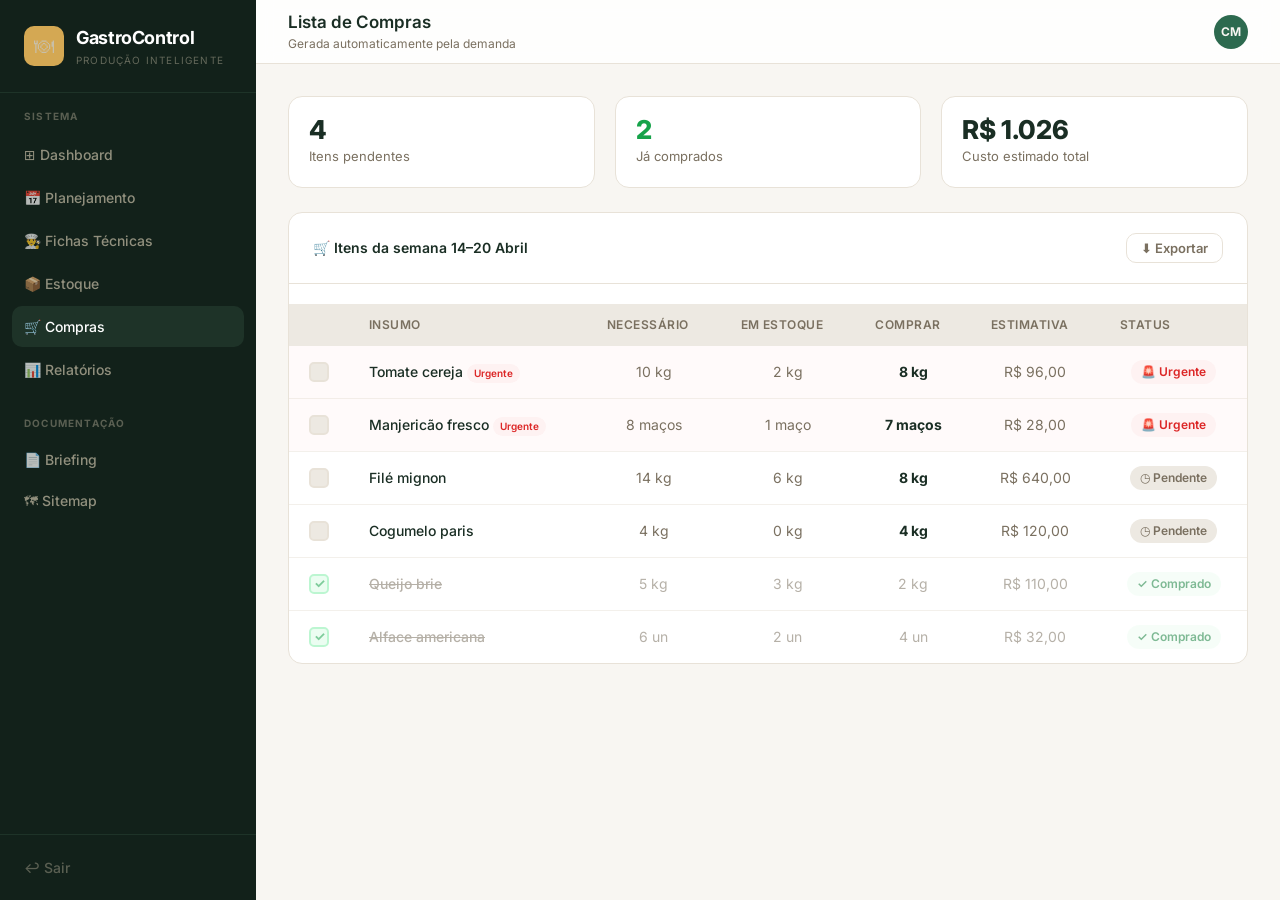
==== compras.html @ 7a4ab34c "Initial commit: GastroControl prototype with all components" ====
<!DOCTYPE html>
<html lang="pt-BR">
<head>
  <meta charset="UTF-8" />
  <meta name="viewport" content="width=device-width, initial-scale=1.0" />
  <title>GastroControl — Lista de Compras</title>
  <link rel="stylesheet" href="css/style.css" />
  <link href="https://fonts.googleapis.com/css2?family=Inter:wght@300;400;500;600;700;800&family=Playfair+Display:wght@400;500;600;700&display=swap" rel="stylesheet" />
</head>
<body class="app-page">

  <aside class="sidebar">
    <div class="sidebar__brand">
      <div class="brand-icon">🍽</div>
      <div>
        <div class="brand-name">GastroControl</div>
        <div class="brand-tagline">Produção inteligente</div>
      </div>
    </div>
    <nav class="sidebar__nav">
      <p class="nav-section-label">Sistema</p>
      <a href="dashboard.html" class="nav-item">⊞ Dashboard</a>
      <a href="planejamento.html" class="nav-item">📅 Planejamento</a>
      <a href="pratos.html" class="nav-item">👨‍🍳 Fichas Técnicas</a>
      <a href="estoque.html" class="nav-item">📦 Estoque</a>
      <a href="compras.html" class="nav-item active">🛒 Compras</a>
      <a href="relatorios.html" class="nav-item">📊 Relatórios</a>
      <div style="margin-top: 24px;">
        <p class="nav-section-label">Documentação</p>
        <a href="briefing.html" class="nav-item">📄 Briefing</a>
        <a href="sitemap.html" class="nav-item">🗺 Sitemap</a>
      </div>
    </nav>
    <div class="sidebar__footer">
      <a href="index.html" class="nav-item nav-item--logout">↩ Sair</a>
    </div>
  </aside>

  <main class="main-content">
    <header class="app-header">
      <div class="header-left">
        <h2 class="header-title">Lista de Compras</h2>
        <p class="header-subtitle">Gerada automaticamente pela demanda</p>
      </div>
      <div class="header-right">
        <div class="user-avatar">CM</div>
      </div>
    </header>

    <div class="page-content">

      <!-- KPIs -->
      <div class="grid-3">
        <div class="stat-card">
          <div class="stat-card__value">4</div>
          <div class="stat-card__label">Itens pendentes</div>
        </div>
        <div class="stat-card">
          <div class="stat-card__value stat-card__value--green">2</div>
          <div class="stat-card__label">Já comprados</div>
        </div>
        <div class="stat-card">
          <div class="stat-card__value">R$ 1.026</div>
          <div class="stat-card__label">Custo estimado total</div>
        </div>
      </div>

      <!-- Lista de compras -->
      <div class="card card--no-pad">
        <div class="card__header card__header--pad">
          <h3 class="card__title">🛒 Itens da semana 14–20 Abril</h3>
          <button class="btn btn-ghost btn-sm">⬇ Exportar</button>
        </div>
        <div class="table-scroll">
          <table class="table">
            <thead>
              <tr>
                <th class="th-check"></th>
                <th>Insumo</th>
                <th class="text-center">Necessário</th>
                <th class="text-center">Em estoque</th>
                <th class="text-center">Comprar</th>
                <th class="text-center">Estimativa</th>
                <th class="text-center">Status</th>
              </tr>
            </thead>
            <tbody>
              <tr class="tr-urgent">
                <td><div class="checkbox-empty"></div></td>
                <td><span class="font-medium">Tomate cereja</span> <span class="badge badge--red badge--xs">Urgente</span></td>
                <td class="text-center text-muted">10 kg</td>
                <td class="text-center text-muted">2 kg</td>
                <td class="text-center font-bold">8 kg</td>
                <td class="text-center text-muted">R$ 96,00</td>
                <td class="text-center"><span class="badge badge--red">🚨 Urgente</span></td>
              </tr>
              <tr class="tr-urgent">
                <td><div class="checkbox-empty"></div></td>
                <td><span class="font-medium">Manjericão fresco</span> <span class="badge badge--red badge--xs">Urgente</span></td>
                <td class="text-center text-muted">8 maços</td>
                <td class="text-center text-muted">1 maço</td>
                <td class="text-center font-bold">7 maços</td>
                <td class="text-center text-muted">R$ 28,00</td>
                <td class="text-center"><span class="badge badge--red">🚨 Urgente</span></td>
              </tr>
              <tr>
                <td><div class="checkbox-empty"></div></td>
                <td class="font-medium">Filé mignon</td>
                <td class="text-center text-muted">14 kg</td>
                <td class="text-center text-muted">6 kg</td>
                <td class="text-center font-bold">8 kg</td>
                <td class="text-center text-muted">R$ 640,00</td>
                <td class="text-center"><span class="badge badge--gray">◷ Pendente</span></td>
              </tr>
              <tr>
                <td><div class="checkbox-empty"></div></td>
                <td class="font-medium">Cogumelo paris</td>
                <td class="text-center text-muted">4 kg</td>
                <td class="text-center text-muted">0 kg</td>
                <td class="text-center font-bold">4 kg</td>
                <td class="text-center text-muted">R$ 120,00</td>
                <td class="text-center"><span class="badge badge--gray">◷ Pendente</span></td>
              </tr>
              <tr class="tr-done">
                <td><div class="checkbox-checked">✓</div></td>
                <td class="font-medium line-through text-muted">Queijo brie</td>
                <td class="text-center text-muted">5 kg</td>
                <td class="text-center text-muted">3 kg</td>
                <td class="text-center text-muted">2 kg</td>
                <td class="text-center text-muted">R$ 110,00</td>
                <td class="text-center"><span class="badge badge--green">✓ Comprado</span></td>
              </tr>
              <tr class="tr-done">
                <td><div class="checkbox-checked">✓</div></td>
                <td class="font-medium line-through text-muted">Alface americana</td>
                <td class="text-center text-muted">6 un</td>
                <td class="text-center text-muted">2 un</td>
                <td class="text-center text-muted">4 un</td>
                <td class="text-center text-muted">R$ 32,00</td>
                <td class="text-center"><span class="badge badge--green">✓ Comprado</span></td>
              </tr>
            </tbody>
          </table>
        </div>
      </div>

    </div>
  </main>

  <script defer src="js/app.js"></script>
</body>
</html>
---- css/style.css ----
/* ============================================
   GASTROCONTROL — CSS GLOBAL
   Design system completo para o protótipo
   ============================================ */

/* -- Google Fonts (fallback local) -- */
@import url('https://fonts.googleapis.com/css2?family=Inter:wght@300;400;500;600;700;800&family=Playfair+Display:wght@400;500;600;700&display=swap');

/* -- Reset e Base -- */
*, *::before, *::after {
  box-sizing: border-box;
  margin: 0;
  padding: 0;
}

:root {
  /* Paleta */
  --color-bg:          #F8F6F2;
  --color-card:        #FFFFFF;
  --color-border:      #E8E2D8;
  --color-primary:     #2D6A4F;
  --color-primary-fg:  #F8F6F2;
  --color-accent:      #D4A853;
  --color-accent-fg:   #1A2E24;
  --color-muted:       #EDE9E2;
  --color-muted-fg:    #7A7060;
  --color-foreground:  #1A2E24;
  --color-danger:      #DC2626;
  --color-warning:     #D97706;
  --color-success:     #16A34A;

  /* Sidebar */
  --sidebar-bg:        #12211A;
  --sidebar-fg:        #C8BFA8;
  --sidebar-active:    #1E3328;
  --sidebar-accent:    #D4A853;
  --sidebar-border:    #1E3328;

  /* Tipografia */
  --font-body:   'Inter', system-ui, sans-serif;
  --font-display:'Playfair Display', Georgia, serif;

  /* Espaçamento */
  --radius:      10px;
  --radius-lg:   14px;
  --sidebar-w:   256px;
  --header-h:    64px;
}

html { font-size: 16px; }

body {
  font-family: var(--font-body);
  background: var(--color-bg);
  color: var(--color-foreground);
  line-height: 1.5;
  -webkit-font-smoothing: antialiased;
}

a { text-decoration: none; color: inherit; }

/* ============================================
   UTILITÁRIOS
   ============================================ */
.text-center   { text-align: center; }
.text-right    { text-align: right; }
.text-muted    { color: var(--color-muted-fg); }
.font-bold     { font-weight: 700; }
.font-medium   { font-weight: 500; }
.line-through  { text-decoration: line-through; }

/* ============================================
   PÁGINA DE LOGIN
   ============================================ */
.login-page {
  background: var(--color-bg);
  min-height: 100vh;
}

.login-wrapper {
  display: flex;
  min-height: 100vh;
}

/* Painel esquerdo */
.login-left {
  display: none;
  width: 50%;
  background: var(--color-primary);
  position: relative;
  overflow: hidden;
  flex-direction: column;
  justify-content: space-between;
}

@media (min-width: 1024px) {
  .login-left { display: flex; }
}

.login-left__bg {
  position: absolute;
  inset: 0;
  pointer-events: none;
}

.login-left__bg::before,
.login-left__bg::after {
  content: '';
  position: absolute;
  border-radius: 50%;
  border: 1px solid rgba(248,246,242,0.15);
}
.login-left__bg::before { width: 500px; height: 500px; top: -80px; left: -100px; }
.login-left__bg::after  { width: 700px; height: 700px; bottom: -200px; right: -200px; }

.login-left__content {
  position: relative;
  z-index: 1;
  padding: 48px;
  display: flex;
  flex-direction: column;
  justify-content: space-between;
  height: 100%;
}

.login-left__hero h2 {
  font-family: var(--font-display);
  font-size: 2.5rem;
  color: #fff;
  line-height: 1.2;
  margin-bottom: 16px;
}

.login-left__hero p {
  color: rgba(255,255,255,0.7);
  max-width: 400px;
  line-height: 1.7;
  margin-bottom: 24px;
}

.login-left__footer {
  font-size: 12px;
  color: rgba(255,255,255,0.35);
}

/* Flow pills */
.flow-pills {
  display: flex;
  align-items: center;
  flex-wrap: wrap;
  gap: 8px;
}

.pill {
  padding: 4px 12px;
  border-radius: 999px;
  background: rgba(212,168,83,0.2);
  color: var(--color-accent);
  font-size: 13px;
  font-weight: 600;
}

.pill-arrow {
  color: rgba(255,255,255,0.35);
  font-size: 13px;
}

/* Brand */
.brand {
  display: flex;
  align-items: center;
  gap: 12px;
  margin-bottom: 64px;
}

.brand-icon {
  width: 40px;
  height: 40px;
  border-radius: 10px;
  background: var(--color-accent);
  display: flex;
  align-items: center;
  justify-content: center;
  font-size: 20px;
  flex-shrink: 0;
}

.brand-name {
  font-size: 18px;
  font-weight: 700;
  color: #fff;
  letter-spacing: -0.02em;
}

.brand-tagline {
  font-size: 10px;
  text-transform: uppercase;
  letter-spacing: 0.12em;
  color: var(--color-sidebar-fg, rgba(255,255,255,0.4));
  margin-top: 2px;
}

/* Painel direito */
.login-right {
  flex: 1;
  display: flex;
  align-items: center;
  justify-content: center;
  padding: 32px;
}

.login-form-wrapper {
  width: 100%;
  max-width: 400px;
}

.login-form-wrapper h1 {
  font-size: 1.75rem;
  font-weight: 700;
  color: var(--color-foreground);
  margin-bottom: 8px;
}

.login-subtitle {
  color: var(--color-muted-fg);
  margin-bottom: 32px;
  font-size: 15px;
}

.login-mobile-brand {
  display: flex;
  align-items: center;
  gap: 10px;
  margin-bottom: 32px;
}
.login-mobile-brand .brand-name { color: var(--color-foreground); }
.login-mobile-brand .brand-icon { background: var(--color-primary); }

@media (min-width: 1024px) {
  .login-mobile-brand { display: none; }
}

/* Form */
.login-form { display: flex; flex-direction: column; gap: 20px; }

.form-group {
  display: flex;
  flex-direction: column;
  gap: 6px;
}

.form-group label {
  font-size: 14px;
  font-weight: 500;
  color: var(--color-foreground);
}

.form-row {
  display: flex;
  align-items: center;
  justify-content: space-between;
  font-size: 14px;
}

.checkbox-label {
  display: flex;
  align-items: center;
  gap: 8px;
  cursor: pointer;
  color: var(--color-muted-fg);
}

.login-register {
  margin-top: 24px;
  text-align: center;
  font-size: 14px;
  color: var(--color-muted-fg);
}

/* ============================================
   APP LAYOUT (páginas internas)
   ============================================ */
.app-page {
  display: flex;
  min-height: 100vh;
}

/* -- Sidebar -- */
.sidebar {
  position: fixed;
  top: 0; left: 0; bottom: 0;
  width: var(--sidebar-w);
  background: var(--sidebar-bg);
  color: var(--sidebar-fg);
  display: flex;
  flex-direction: column;
  z-index: 100;
}

.sidebar__brand {
  display: flex;
  align-items: center;
  gap: 12px;
  padding: 24px;
  border-bottom: 1px solid var(--sidebar-border);
}

.sidebar__brand .brand-tagline {
  color: rgba(200,191,168,0.45);
}

.sidebar__nav {
  flex: 1;
  padding: 16px 12px;
  display: flex;
  flex-direction: column;
  gap: 2px;
  overflow-y: auto;
}

.nav-section-label {
  font-size: 10px;
  font-weight: 700;
  text-transform: uppercase;
  letter-spacing: 0.12em;
  color: rgba(200,191,168,0.4);
  padding: 0 12px;
  margin-bottom: 8px;
}

.nav-item {
  display: flex;
  align-items: center;
  gap: 10px;
  padding: 10px 12px;
  border-radius: var(--radius);
  font-size: 14px;
  font-weight: 500;
  color: rgba(200,191,168,0.7);
  cursor: pointer;
  transition: all 0.15s ease;
}

.nav-item:hover {
  color: #fff;
  background: var(--sidebar-active);
}

.nav-item.active {
  color: #fff;
  background: var(--sidebar-active);
}

.nav-item.active .nav-icon,
.nav-item:hover .nav-icon {
  color: var(--sidebar-accent);
}

.nav-icon {
  font-size: 16px;
  flex-shrink: 0;
}

.nav-item--logout {
  color: rgba(200,191,168,0.4);
}

.sidebar__footer {
  padding: 12px;
  border-top: 1px solid var(--sidebar-border);
}

/* -- Header -- */
.main-content {
  margin-left: var(--sidebar-w);
  flex: 1;
  display: flex;
  flex-direction: column;
  min-height: 100vh;
}

.app-header {
  position: sticky;
  top: 0;
  height: var(--header-h);
  background: rgba(255,255,255,0.85);
  backdrop-filter: blur(8px);
  border-bottom: 1px solid var(--color-border);
  display: flex;
  align-items: center;
  justify-content: space-between;
  padding: 0 32px;
  z-index: 50;
}

.header-title {
  font-size: 17px;
  font-weight: 600;
  color: var(--color-foreground);
}

.header-subtitle {
  font-size: 12px;
  color: var(--color-muted-fg);
}

.header-right {
  display: flex;
  align-items: center;
  gap: 16px;
}

/* -- User avatar -- */
.user-avatar {
  width: 34px;
  height: 34px;
  border-radius: 50%;
  background: var(--color-primary);
  color: var(--color-primary-fg);
  display: flex;
  align-items: center;
  justify-content: center;
  font-size: 12px;
  font-weight: 700;
  cursor: pointer;
}

.user-info {
  display: flex;
  align-items: center;
  gap: 10px;
}

.user-name {
  font-size: 14px;
  font-weight: 500;
  color: var(--color-foreground);
}

.user-role {
  font-size: 11px;
  color: var(--color-muted-fg);
}

/* -- Page content -- */
.page-content {
  padding: 32px;
  display: flex;
  flex-direction: column;
  gap: 24px;
  flex: 1;
}

/* ============================================
   COMPONENTES: INPUTS
   ============================================ */
.input {
  width: 100%;
  padding: 12px 16px;
  border-radius: var(--radius);
  background: var(--color-muted);
  border: 1px solid var(--color-border);
  font-size: 14px;
  font-family: var(--font-body);
  color: var(--color-foreground);
  outline: none;
  transition: border-color 0.15s, box-shadow 0.15s;
}

.input:focus {
  border-color: rgba(45,106,79,0.4);
  box-shadow: 0 0 0 3px rgba(45,106,79,0.08);
}

.input::placeholder { color: rgba(122,112,96,0.6); }

.input--search {
  padding-left: 36px;
  width: 280px;
}

/* ============================================
   COMPONENTES: BOTÕES
   ============================================ */
.btn {
  display: inline-flex;
  align-items: center;
  gap: 8px;
  padding: 10px 18px;
  border-radius: var(--radius);
  font-size: 14px;
  font-weight: 600;
  font-family: var(--font-body);
  cursor: pointer;
  border: none;
  transition: opacity 0.15s, background 0.15s;
}

.btn-primary {
  background: var(--color-primary);
  color: var(--color-primary-fg);
}

.btn-primary:hover { opacity: 0.88; }

.btn-ghost {
  background: transparent;
  color: var(--color-muted-fg);
  border: 1px solid var(--color-border);
}

.btn-ghost:hover {
  background: var(--color-muted);
  color: var(--color-foreground);
}

.btn-full { width: 100%; justify-content: center; }

.btn-sm { padding: 6px 14px; font-size: 13px; }

.link {
  color: var(--color-primary);
  font-weight: 500;
  cursor: pointer;
}
.link:hover { text-decoration: underline; }

/* ============================================
   COMPONENTES: CARDS
   ============================================ */
.card {
  background: var(--color-card);
  border: 1px solid var(--color-border);
  border-radius: var(--radius-lg);
  padding: 24px;
  transition: box-shadow 0.2s;
}

.card:hover { box-shadow: 0 4px 24px rgba(45,106,79,0.06); }

.card--no-pad { padding: 0; overflow: hidden; }

.card--wide { flex: 1; }

.card__header {
  display: flex;
  align-items: center;
  justify-content: space-between;
  margin-bottom: 20px;
}

.card__header--pad { padding: 20px 24px; border-bottom: 1px solid var(--color-border); }

.card__title {
  font-size: 14px;
  font-weight: 600;
  color: var(--color-foreground);
  display: flex;
  align-items: center;
  gap: 8px;
}

.card__meta { font-size: 12px; color: var(--color-muted-fg); }

.card__link {
  font-size: 13px;
  color: var(--color-primary);
  font-weight: 500;
  cursor: pointer;
}

/* ============================================
   COMPONENTES: BADGES / STATUS
   ============================================ */
.badge {
  display: inline-flex;
  align-items: center;
  gap: 4px;
  padding: 3px 10px;
  border-radius: 999px;
  font-size: 12px;
  font-weight: 600;
}

.badge--green  { background: #F0FDF4; color: #15803D; }
.badge--amber  { background: #FFFBEB; color: #B45309; }
.badge--red    { background: #FEF2F2; color: #DC2626; }
.badge--gray   { background: var(--color-muted); color: var(--color-muted-fg); }
.badge--xs     { font-size: 10px; padding: 2px 7px; }

/* ============================================
   COMPONENTES: STAT CARDS
   ============================================ */
.stat-card {
  background: var(--color-card);
  border: 1px solid var(--color-border);
  border-radius: var(--radius-lg);
  padding: 20px;
  display: flex;
  flex-direction: column;
  gap: 4px;
  transition: box-shadow 0.2s;
}

.stat-card:hover { box-shadow: 0 4px 20px rgba(45,106,79,0.07); }

.stat-card__top {
  display: flex;
  align-items: flex-start;
  justify-content: space-between;
  margin-bottom: 12px;
}

.stat-card__icon {
  width: 40px;
  height: 40px;
  border-radius: 10px;
  display: flex;
  align-items: center;
  justify-content: center;
  font-size: 18px;
  flex-shrink: 0;
}

.stat-card__icon--green  { background: #D1FAE5; }
.stat-card__icon--emerald{ background: #ECFDF5; }
.stat-card__icon--amber  { background: #FEF3C7; }
.stat-card__icon--purple { background: #F3E8FF; }
.stat-card__icon--red    { background: #FEE2E2; }

.stat-card__value {
  font-size: 26px;
  font-weight: 800;
  color: var(--color-foreground);
  line-height: 1;
}

.stat-card__value--green { color: var(--color-success); }

.stat-card__label {
  font-size: 13px;
  color: var(--color-muted-fg);
}

.stat-card__trend { font-size: 12px; }
.stat-card__trend--up { color: var(--color-success); }

.stat-badge {
  font-size: 12px;
  font-weight: 700;
  padding: 3px 9px;
  border-radius: 999px;
}

.stat-badge--up   { background: #F0FDF4; color: #15803D; }
.stat-badge--down { background: #FEF2F2; color: #DC2626; }

/* ============================================
   COMPONENTES: METRIC CARDS
   ============================================ */
.metric-card {
  background: var(--color-card);
  border: 1px solid var(--color-border);
  border-radius: var(--radius-lg);
  padding: 24px;
  text-align: center;
}

.metric-value {
  font-size: 2rem;
  font-weight: 800;
  line-height: 1;
}

.metric-value--primary { color: var(--color-primary); }
.metric-value--accent  { color: var(--color-accent); }
.metric-value--emerald { color: #059669; }

.metric-label {
  font-size: 13px;
  color: var(--color-muted-fg);
  margin: 8px 0 12px;
}

/* ============================================
   COMPONENTES: PROGRESS BARS
   ============================================ */
.progress-bar {
  height: 6px;
  background: var(--color-muted);
  border-radius: 999px;
  overflow: hidden;
}

.progress-fill {
  height: 100%;
  border-radius: 999px;
  background: var(--color-primary);
  transition: width 0.5s ease;
}

.progress-fill--accent  { background: var(--color-accent); }
.progress-fill--emerald { background: #10B981; }

/* ============================================
   COMPONENTES: TABELAS
   ============================================ */
.table-scroll { overflow-x: auto; }

.table {
  width: 100%;
  border-collapse: collapse;
  font-size: 14px;
}

.table thead tr {
  background: var(--color-muted);
}

.table th {
  padding: 12px 20px;
  font-size: 12px;
  font-weight: 600;
  color: var(--color-muted-fg);
  text-transform: uppercase;
  letter-spacing: 0.04em;
  text-align: left;
  white-space: nowrap;
}

.table td {
  padding: 14px 20px;
  border-bottom: 1px solid rgba(232,226,216,0.5);
  vertical-align: middle;
}

.table tbody tr:last-child td { border-bottom: none; }

.table tbody tr:hover { background: rgba(248,246,242,0.7); }

.table--planning .th-dish { width: 200px; }
.table--planning .td-dish { font-weight: 500; }

.th-check { width: 40px; }

.dish-cell {
  display: flex;
  align-items: center;
  gap: 12px;
}

.dish-icon {
  width: 32px;
  height: 32px;
  border-radius: 8px;
  background: rgba(45,106,79,0.08);
  display: flex;
  align-items: center;
  justify-content: center;
  font-size: 16px;
  flex-shrink: 0;
}

.tr-urgent { background: rgba(254,242,242,0.4); }
.tr-done   { opacity: 0.55; }

/* Checkboxes */
.checkbox-empty {
  width: 20px; height: 20px;
  border: 2px solid var(--color-border);
  border-radius: 5px;
  background: var(--color-muted);
}

.checkbox-checked {
  width: 20px; height: 20px;
  border: 2px solid #86EFAC;
  border-radius: 5px;
  background: #DCFCE7;
  color: #16A34A;
  font-size: 13px;
  display: flex;
  align-items: center;
  justify-content: center;
  font-weight: 700;
}

/* ============================================
   COMPONENTES: ALERTAS
   ============================================ */
.alert-list {
  display: flex;
  flex-direction: column;
  gap: 12px;
}

.alert-item {
  display: flex;
  align-items: flex-start;
  gap: 12px;
  padding: 12px;
  border-radius: var(--radius);
  background: rgba(248,246,242,0.8);
}

.alert-dot {
  width: 8px; height: 8px;
  border-radius: 50%;
  margin-top: 5px;
  flex-shrink: 0;
}

.alert-dot--warning { background: var(--color-accent); }
.alert-dot--danger  { background: var(--color-danger); }
.alert-dot--info    { background: var(--color-primary); }

.alert-msg  { font-size: 13px; color: var(--color-foreground); }
.alert-time { font-size: 11px; color: var(--color-muted-fg); margin-top: 3px; }

/* ============================================
   COMPONENTES: SEARCH BOX
   ============================================ */
.search-box {
  position: relative;
}

.search-icon {
  position: absolute;
  left: 10px;
  top: 50%;
  transform: translateY(-50%);
  font-size: 14px;
  color: var(--color-muted-fg);
}

/* ============================================
   COMPONENTES: ICON BUTTON
   ============================================ */
.icon-btn {
  width: 36px; height: 36px;
  display: flex; align-items: center; justify-content: center;
  border-radius: var(--radius);
  border: 1px solid var(--color-border);
  background: var(--color-card);
  cursor: pointer;
  color: var(--color-muted-fg);
  font-size: 15px;
  transition: background 0.15s;
}

.icon-btn:hover { background: var(--color-muted); }

.notification-btn { position: relative; }

.notif-dot {
  position: absolute;
  top: 6px; right: 6px;
  width: 8px; height: 8px;
  border-radius: 50%;
  background: var(--color-accent);
  border: 2px solid white;
}

/* ============================================
   LAYOUTS DE GRID
   ============================================ */
.grid-2 {
  display: grid;
  grid-template-columns: repeat(2, 1fr);
  gap: 24px;
}

.grid-3 {
  display: grid;
  grid-template-columns: repeat(3, 1fr);
  gap: 20px;
}

.grid-4 {
  display: grid;
  grid-template-columns: repeat(4, 1fr);
  gap: 20px;
}

/* Alertas (1 col) + Tabela (2 col) */
.grid-3-1 {
  display: grid;
  grid-template-columns: 1fr 2fr;
  gap: 24px;
}

@media (max-width: 900px) {
  .grid-2  { grid-template-columns: 1fr; }
  .grid-3  { grid-template-columns: 1fr 1fr; }
  .grid-4  { grid-template-columns: 1fr 1fr; }
  .grid-3-1{ grid-template-columns: 1fr; }
}

@media (max-width: 600px) {
  .grid-3  { grid-template-columns: 1fr; }
  .grid-4  { grid-template-columns: 1fr; }
}

/* ============================================
   COMPONENTE: TOOLBAR
   ============================================ */
.toolbar {
  display: flex;
  align-items: center;
  justify-content: space-between;
  gap: 16px;
  flex-wrap: wrap;
}

.toolbar__left {
  display: flex;
  align-items: center;
  gap: 10px;
}

.date-picker-display {
  display: flex;
  align-items: center;
  gap: 8px;
  padding: 8px 16px;
  background: var(--color-card);
  border: 1px solid var(--color-border);
  border-radius: var(--radius);
  font-size: 14px;
  font-weight: 600;
  color: var(--color-foreground);
}

/* ============================================
   COMPONENTE: SECTION LABEL
   ============================================ */
.section-label {
  font-size: 10px;
  text-transform: uppercase;
  letter-spacing: 0.1em;
  font-weight: 700;
  color: var(--color-muted-fg);
  margin-bottom: 8px;
}

/* ============================================
   COMPONENTE: BIG NUMBER
   ============================================ */
.big-number {
  font-size: 1.75rem;
  font-weight: 800;
  color: var(--color-foreground);
  margin-top: 8px;
}

/* ============================================
   COMPONENTE: FLOW DIAGRAM
   ============================================ */
.flow-diagram {
  display: flex;
  align-items: center;
  gap: 12px;
  flex-wrap: wrap;
  padding: 16px 0 8px;
}

.flow-step {
  display: flex;
  align-items: center;
  gap: 12px;
  padding: 14px 20px;
  border-radius: 12px;
  border: 1px solid;
  min-width: 160px;
  flex: 1;
}

.flow-step__icon { font-size: 20px; flex-shrink: 0; }
.flow-step__title { font-size: 13px; font-weight: 700; }
.flow-step__desc  { font-size: 11px; opacity: 0.7; margin-top: 2px; }

.flow-step--blue   { background: #EFF6FF; border-color: #BFDBFE; color: #1D4ED8; }
.flow-step--green  { background: #F0FDF4; border-color: #BBF7D0; color: #15803D; }
.flow-step--amber  { background: #FFFBEB; border-color: #FDE68A; color: #B45309; }
.flow-step--purple { background: #F5F3FF; border-color: #DDD6FE; color: #7C3AED; }
.flow-step--rose   { background: #FFF1F2; border-color: #FECDD3; color: #BE123C; }

.flow-arrow {
  font-size: 18px;
  color: var(--color-muted-fg);
  flex-shrink: 0;
}

/* ============================================
   COMPONENTE: DISHES GRID (Fichas Técnicas)
   ============================================ */
.dishes-grid {
  display: grid;
  grid-template-columns: repeat(3, 1fr);
  gap: 20px;
}

@media (max-width: 1100px) { .dishes-grid { grid-template-columns: repeat(2, 1fr); } }
@media (max-width: 700px)  { .dishes-grid { grid-template-columns: 1fr; } }

.dish-card {
  background: var(--color-card);
  border: 1px solid var(--color-border);
  border-radius: var(--radius-lg);
  padding: 20px;
  display: flex;
  flex-direction: column;
  gap: 16px;
  transition: box-shadow 0.2s, transform 0.2s;
}

.dish-card:hover {
  box-shadow: 0 8px 32px rgba(45,106,79,0.1);
  transform: translateY(-2px);
}

.dish-card__header {
  display: flex;
  align-items: center;
  gap: 12px;
}

.dish-card__icon {
  width: 40px; height: 40px;
  border-radius: 10px;
  background: rgba(45,106,79,0.08);
  display: flex; align-items: center; justify-content: center;
  font-size: 20px;
  flex-shrink: 0;
}

.dish-card__name {
  font-size: 15px;
  font-weight: 600;
  color: var(--color-foreground);
}

.dish-card__cat {
  font-size: 12px;
  color: var(--color-muted-fg);
  margin-top: 2px;
}

.dish-card__stats {
  display: grid;
  grid-template-columns: 1fr 1fr;
  gap: 8px;
}

.dish-stat {
  background: rgba(248,246,242,0.9);
  border-radius: 8px;
  padding: 10px 12px;
}

.dish-stat__label {
  font-size: 10px;
  text-transform: uppercase;
  letter-spacing: 0.08em;
  font-weight: 700;
  color: var(--color-muted-fg);
}

.dish-stat__value {
  font-size: 13px;
  font-weight: 700;
  color: var(--color-foreground);
  margin-top: 2px;
}

.dish-stat__value--green { color: var(--color-success); }

/* ============================================
   COMPONENTE: GRÁFICOS (CSS puro)
   ============================================ */

/* Bar Chart */
.chart-area { padding: 8px 0; }

.bar-chart {
  display: flex;
  align-items: flex-end;
  gap: 16px;
  height: 260px;
  padding-bottom: 32px;
  position: relative;
}

.bar-group {
  display: flex;
  flex-direction: column;
  align-items: center;
  gap: 6px;
  flex: 1;
}

.bar-wrap {
  display: flex;
  align-items: flex-end;
  gap: 4px;
  height: 220px;
  flex: 1;
  width: 100%;
  justify-content: center;
}

.bar {
  width: 22px;
  border-radius: 5px 5px 0 0;
  transition: opacity 0.15s;
  cursor: help;
}

.bar:hover { opacity: 0.75; }

.bar--primary { background: var(--color-primary); }
.bar--accent  { background: var(--color-accent); }

.bar-label {
  font-size: 12px;
  color: var(--color-muted-fg);
  font-weight: 500;
}

.chart-legend {
  display: flex;
  justify-content: center;
  gap: 24px;
  margin-top: 16px;
}

.legend-item {
  display: flex;
  align-items: center;
  gap: 8px;
  font-size: 13px;
  color: var(--color-muted-fg);
}

.legend-dot {
  width: 12px; height: 12px;
  border-radius: 3px;
  flex-shrink: 0;
}

.legend-dot--primary { background: var(--color-primary); }
.legend-dot--accent  { background: var(--color-accent); }

/* Line Chart (SVG) */
.line-chart-area { padding: 8px 0; }

.line-chart { position: relative; }

.line-chart__grid {
  display: flex;
  flex-direction: column;
  gap: 24px;
  padding: 0 16px;
  position: relative;
  margin-bottom: 8px;
}

.line-chart__row {
  display: flex;
  align-items: center;
  gap: 12px;
}

.line-chart__label {
  font-size: 11px;
  color: var(--color-muted-fg);
  width: 48px;
  flex-shrink: 0;
}

.line-chart__line {
  flex: 1;
  height: 1px;
  border-top: 1px dashed var(--color-border);
}

.line-svg {
  width: 100%;
  height: 180px;
  position: relative;
  z-index: 1;
}

.line-chart__months {
  display: flex;
  justify-content: space-around;
  padding: 0 24px;
  font-size: 12px;
  color: var(--color-muted-fg);
  margin-top: 4px;
}

/* Donut Chart */
.donut-area {
  display: flex;
  align-items: center;
  justify-content: center;
  gap: 32px;
  flex-wrap: wrap;
  padding: 8px 0;
}

.donut-svg {
  width: 180px;
  height: 180px;
  transform: rotate(-90deg);
  flex-shrink: 0;
}

.donut-legend {
  display: flex;
  flex-direction: column;
  gap: 12px;
}

/* ============================================
   BRIEFING — Estilos específicos
   ============================================ */

.briefing-hero {
  background: var(--color-card);
  border: 1px solid var(--color-border);
  border-radius: var(--radius-lg);
  padding: 48px 40px;
  text-align: center;
}

.briefing-hero__eyebrow {
  font-size: 11px;
  text-transform: uppercase;
  letter-spacing: 0.14em;
  font-weight: 700;
  color: var(--color-accent);
  margin-bottom: 12px;
}

.briefing-hero__title {
  font-family: var(--font-display);
  font-size: 3rem;
  font-weight: 700;
  color: var(--color-foreground);
  line-height: 1.1;
  margin-bottom: 16px;
}

.briefing-hero__sub {
  font-size: 15px;
  color: var(--color-muted-fg);
  max-width: 600px;
  margin: 0 auto;
  line-height: 1.7;
}

/* Seções do briefing */
.briefing-section {
  background: var(--color-card);
  border: 1px solid var(--color-border);
  border-radius: var(--radius-lg);
  overflow: hidden;
}

.briefing-section__header {
  display: flex;
  align-items: center;
  gap: 16px;
  padding: 20px 28px;
  border-bottom: 1px solid var(--color-border);
  background: var(--color-muted);
}

.briefing-section__num {
  font-size: 11px;
  font-weight: 800;
  color: var(--color-primary);
  background: rgba(45,106,79,0.1);
  border-radius: 6px;
  padding: 4px 10px;
  letter-spacing: 0.04em;
}

.briefing-section__eyebrow {
  font-size: 15px;
  font-weight: 700;
  color: var(--color-foreground);
}

.briefing-section__body {
  padding: 24px 28px;
  font-size: 14px;
  color: var(--color-muted-fg);
  line-height: 1.75;
}

.briefing-section__body strong { color: var(--color-foreground); }

/* Lista de problemas */
.briefing-list {
  list-style: none;
  display: flex;
  flex-direction: column;
  gap: 10px;
  margin-top: 14px;
}

.briefing-list li {
  display: flex;
  align-items: flex-start;
  gap: 10px;
  font-size: 14px;
}

.briefing-list__dot {
  width: 8px; height: 8px;
  border-radius: 50%;
  flex-shrink: 0;
  margin-top: 5px;
}

.briefing-list__dot--red { background: var(--color-danger); }

/* Checklist */
.briefing-checklist {
  display: flex;
  flex-direction: column;
  gap: 10px;
}

.briefing-check-item {
  display: flex;
  align-items: flex-start;
  gap: 12px;
  padding: 10px 14px;
  background: rgba(248,246,242,0.9);
  border-radius: 8px;
  font-size: 14px;
}

.briefing-check {
  color: var(--color-success);
  font-weight: 700;
  flex-shrink: 0;
}

/* Tags */
.briefing-tags {
  display: flex;
  flex-wrap: wrap;
  gap: 10px;
  margin-top: 14px;
}

.briefing-tag {
  padding: 6px 16px;
  background: var(--color-muted);
  border-radius: 999px;
  font-size: 13px;
  font-weight: 500;
  color: var(--color-foreground);
}

/* Persona */
.persona-card {
  display: flex;
  gap: 20px;
  padding: 20px;
  background: rgba(248,246,242,0.8);
  border-radius: var(--radius);
  border: 1px solid var(--color-border);
  flex-wrap: wrap;
}

.persona-avatar {
  width: 60px; height: 60px;
  border-radius: 50%;
  background: rgba(45,106,79,0.1);
  color: var(--color-primary);
  font-size: 18px;
  font-weight: 800;
  font-family: var(--font-display);
  display: flex; align-items: center; justify-content: center;
  flex-shrink: 0;
}

.persona-info { flex: 1; min-width: 200px; }

.persona-name {
  font-size: 16px;
  font-weight: 700;
  color: var(--color-foreground);
}

.persona-role {
  font-size: 13px;
  color: var(--color-muted-fg);
  margin-bottom: 16px;
}

.persona-grid {
  display: grid;
  grid-template-columns: 1fr 1fr;
  gap: 10px;
}

.persona-item {
  font-size: 13px;
  color: var(--color-muted-fg);
}
.persona-item strong { color: var(--color-foreground); }

/* Quote */
.briefing-quote {
  background: rgba(45,106,79,0.04);
  border: 1px solid rgba(45,106,79,0.12);
  border-left: 4px solid var(--color-primary);
  border-radius: var(--radius);
  padding: 20px 24px;
  font-size: 15px;
  font-style: italic;
  color: var(--color-foreground);
  line-height: 1.75;
}

/* Diferenciais */
.briefing-differentials {
  display: flex;
  flex-direction: column;
  gap: 12px;
}

.differential-item {
  display: flex;
  gap: 16px;
  align-items: flex-start;
  padding: 14px 16px;
  background: rgba(248,246,242,0.8);
  border-radius: var(--radius);
}

.differential-icon {
  width: 32px; height: 32px;
  border-radius: 8px;
  background: rgba(45,106,79,0.1);
  color: var(--color-primary);
  font-size: 16px;
  font-weight: 700;
  display: flex; align-items: center; justify-content: center;
  flex-shrink: 0;
}

.differential-title {
  font-size: 14px;
  font-weight: 600;
  color: var(--color-foreground);
}

.differential-desc {
  font-size: 13px;
  color: var(--color-muted-fg);
  margin-top: 3px;
}

/* Módulos */
.modules-grid {
  display: flex;
  flex-direction: column;
  gap: 12px;
}

.module-card {
  display: flex;
  align-items: flex-start;
  gap: 16px;
  padding: 16px 20px;
  background: var(--color-card);
  border: 1px solid var(--color-border);
  border-radius: var(--radius);
}

.module-num {
  width: 36px; height: 36px;
  border-radius: 8px;
  background: rgba(45,106,79,0.1);
  color: var(--color-primary);
  font-size: 12px;
  font-weight: 800;
  display: flex; align-items: center; justify-content: center;
  flex-shrink: 0;
}

.module-name {
  font-size: 14px;
  font-weight: 700;
  color: var(--color-foreground);
}

.module-desc {
  font-size: 13px;
  color: var(--color-muted-fg);
  margin-top: 3px;
  line-height: 1.5;
}

/* Requisitos */
.req-list {
  display: flex;
  flex-direction: column;
  gap: 6px;
}

.req-item {
  display: flex;
  align-items: center;
  gap: 12px;
  padding: 9px 12px;
  border-radius: 8px;
  font-size: 14px;
  transition: background 0.12s;
}

.req-item:hover { background: var(--color-muted); }

.req-code {
  font-size: 11px;
  font-weight: 700;
  padding: 3px 8px;
  border-radius: 5px;
  background: rgba(45,106,79,0.1);
  color: var(--color-primary);
  flex-shrink: 0;
  font-family: monospace;
}

.req-code--accent {
  background: rgba(212,168,83,0.15);
  color: #92600A;
}

/* Fechamento */
.briefing-closing {
  background: rgba(45,106,79,0.04);
  border: 1px solid rgba(45,106,79,0.12);
  border-radius: var(--radius-lg);
  padding: 36px;
  text-align: center;
}

.briefing-closing__title {
  font-family: var(--font-display);
  font-size: 1.4rem;
  font-weight: 700;
  color: var(--color-foreground);
  margin-bottom: 14px;
}

.briefing-closing__text {
  font-size: 14px;
  color: var(--color-muted-fg);
  max-width: 640px;
  margin: 0 auto;
  line-height: 1.8;
}

.briefing-closing__text strong { color: var(--color-foreground); }

/* ============================================
   SITEMAP — Estilos específicos
   ============================================ */

.sitemap-section-title {
  font-size: 17px;
  font-weight: 700;
  color: var(--color-foreground);
  margin-bottom: 16px;
  display: flex;
  align-items: center;
  gap: 8px;
}

.sitemap-grid {
  display: grid;
  grid-template-columns: repeat(4, 1fr);
  gap: 16px;
}

@media (max-width: 1200px) { .sitemap-grid { grid-template-columns: repeat(3, 1fr); } }
@media (max-width: 900px)  { .sitemap-grid { grid-template-columns: repeat(2, 1fr); } }
@media (max-width: 600px)  { .sitemap-grid { grid-template-columns: 1fr; } }

.sitemap-module {
  background: var(--color-card);
  border: 1px solid var(--color-border);
  border-radius: var(--radius-lg);
  overflow: hidden;
}

.sitemap-module__header {
  display: flex;
  align-items: center;
  gap: 8px;
  padding: 12px 16px;
  font-size: 13px;
  font-weight: 700;
  border-bottom: 1px solid;
}

.sitemap-module__header--slate  { background: #F1F5F9; border-color: #CBD5E1; color: #475569; }
.sitemap-module__header--blue   { background: #EFF6FF; border-color: #BFDBFE; color: #1D4ED8; }
.sitemap-module__header--green  { background: #F0FDF4; border-color: #BBF7D0; color: #15803D; }
.sitemap-module__header--amber  { background: #FFFBEB; border-color: #FDE68A; color: #B45309; }
.sitemap-module__header--purple { background: #F5F3FF; border-color: #DDD6FE; color: #7C3AED; }
.sitemap-module__header--rose   { background: #FFF1F2; border-color: #FECDD3; color: #BE123C; }
.sitemap-module__header--sky    { background: #F0F9FF; border-color: #BAE6FD; color: #0369A1; }
.sitemap-module__header--gray   { background: #F9FAFB; border-color: #E5E7EB; color: #6B7280; }

.sitemap-module__items {
  padding: 10px 12px;
  display: flex;
  flex-direction: column;
  gap: 4px;
}

.sitemap-item {
  padding: 8px 10px;
  font-size: 13px;
  color: var(--color-muted-fg);
  border-radius: 6px;
  transition: background 0.12s;
  cursor: default;
}

.sitemap-item:hover {
  background: var(--color-muted);
  color: var(--color-foreground);
}

/* Fluxos de navegação */
.flow-nav-title {
  font-size: 14px;
  font-weight: 600;
  color: var(--color-foreground);
  margin-bottom: 16px;
}

.flow-nav-steps {
  display: flex;
  flex-direction: column;
  gap: 8px;
}

.flow-nav-step {
  display: flex;
  align-items: flex-start;
  gap: 10px;
  font-size: 13px;
  color: var(--color-muted-fg);
}

.flow-nav-num {
  width: 22px; height: 22px;
  border-radius: 50%;
  background: rgba(45,106,79,0.1);
  color: var(--color-primary);
  font-size: 11px;
  font-weight: 700;
  display: flex; align-items: center; justify-content: center;
  flex-shrink: 0;
}

/* Árvore de hierarquia */
.sitemap-tree {
  font-family: 'Courier New', monospace;
  font-size: 13px;
  line-height: 1.8;
  color: var(--color-muted-fg);
}

.tree-root {
  font-size: 15px;
  font-weight: 700;
  color: var(--color-foreground);
  margin-bottom: 4px;
}

.tree-branch {
  padding-left: 8px;
  border-left: 2px solid var(--color-border);
  margin-left: 8px;
}

.tree-item { padding-left: 8px; color: var(--color-muted-fg); }
.tree-page { color: var(--color-primary); font-weight: 700; }
.tree-sub  { padding-left: 32px; color: rgba(122,112,96,0.7); }
.tree-group { margin: 2px 0; }

/* ============================================
   SCROLLBAR PERSONALIZADO
   ============================================ */
::-webkit-scrollbar { width: 6px; height: 6px; }
::-webkit-scrollbar-track { background: transparent; }
::-webkit-scrollbar-thumb { background: var(--color-border); border-radius: 3px; }
::-webkit-scrollbar-thumb:hover { background: rgba(122,112,96,0.4); }
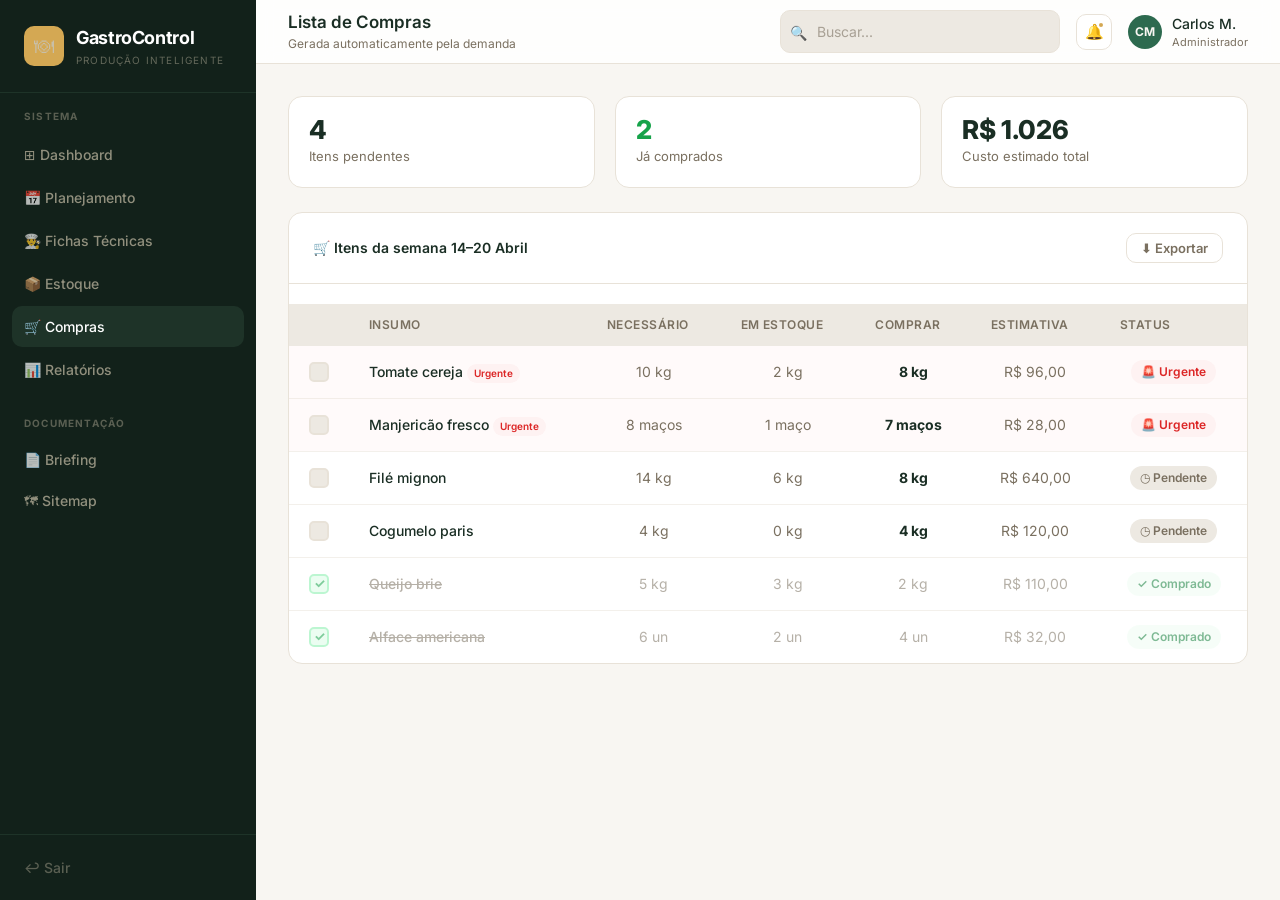
==== commit 8ac78389: "Improve UX: Add consistent header to all pages and remove fade effect on navigation" ====
--- a/compras.html
+++ b/compras.html
@@ -43,7 +43,20 @@
         <p class="header-subtitle">Gerada automaticamente pela demanda</p>
       </div>
       <div class="header-right">
-        <div class="user-avatar">CM</div>
+        <div class="search-box">
+          <span class="search-icon">🔍</span>
+          <input type="text" placeholder="Buscar..." class="input input--search" readonly />
+        </div>
+        <button class="icon-btn notification-btn">
+          🔔 <span class="notif-dot"></span>
+        </button>
+        <div class="user-info">
+          <div class="user-avatar">CM</div>
+          <div>
+            <div class="user-name">Carlos M.</div>
+            <div class="user-role">Administrador</div>
+          </div>
+        </div>
       </div>
     </header>
 
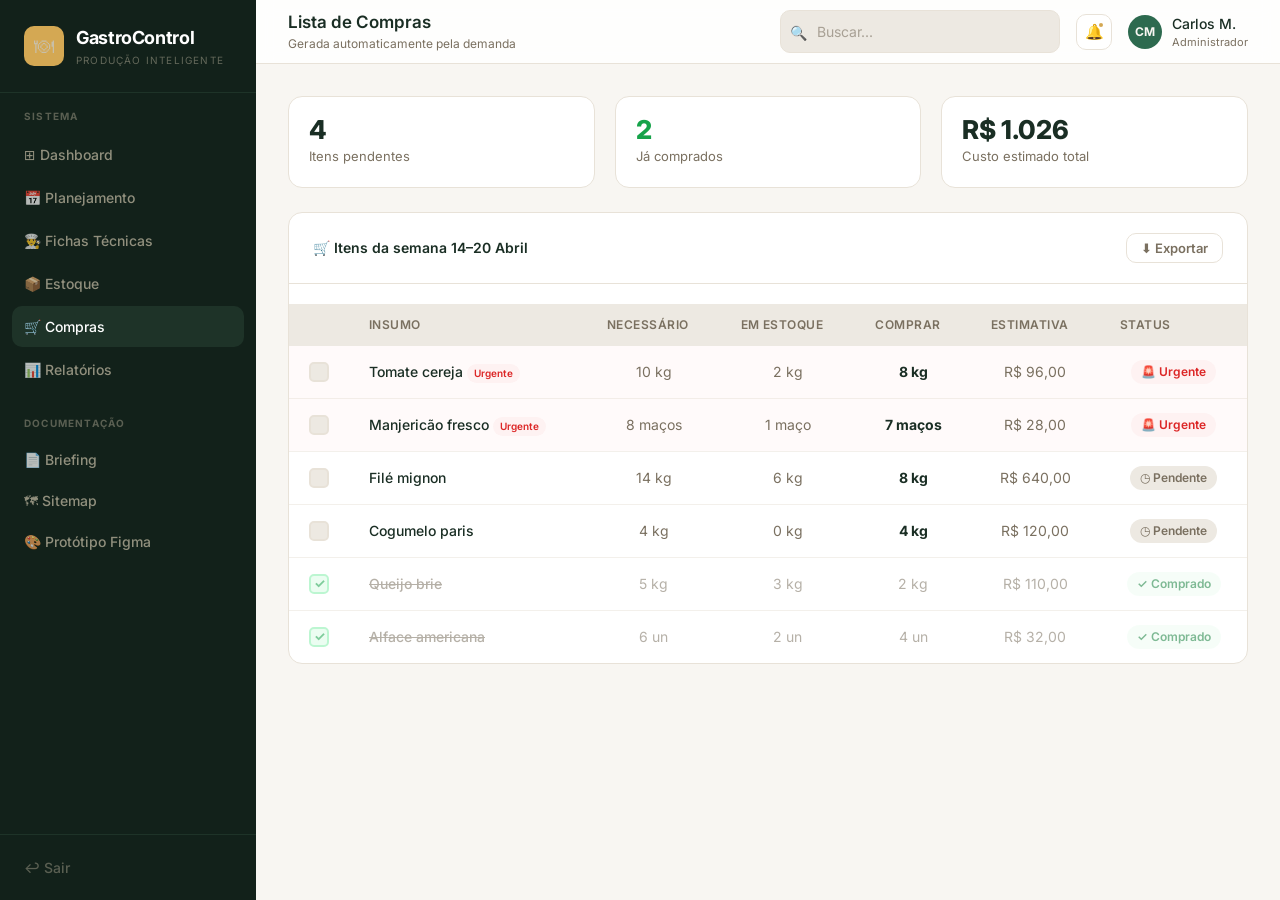
==== commit 2530d42b: "Adicionar link do Protótipo Figma na sidebar de todas as páginas" ====
--- a/compras.html
+++ b/compras.html
@@ -29,6 +29,7 @@
         <p class="nav-section-label">Documentação</p>
         <a href="briefing.html" class="nav-item">📄 Briefing</a>
         <a href="sitemap.html" class="nav-item">🗺 Sitemap</a>
+        <a href="prototype.html" class="nav-item">🎨 Protótipo Figma</a>
       </div>
     </nav>
     <div class="sidebar__footer">
